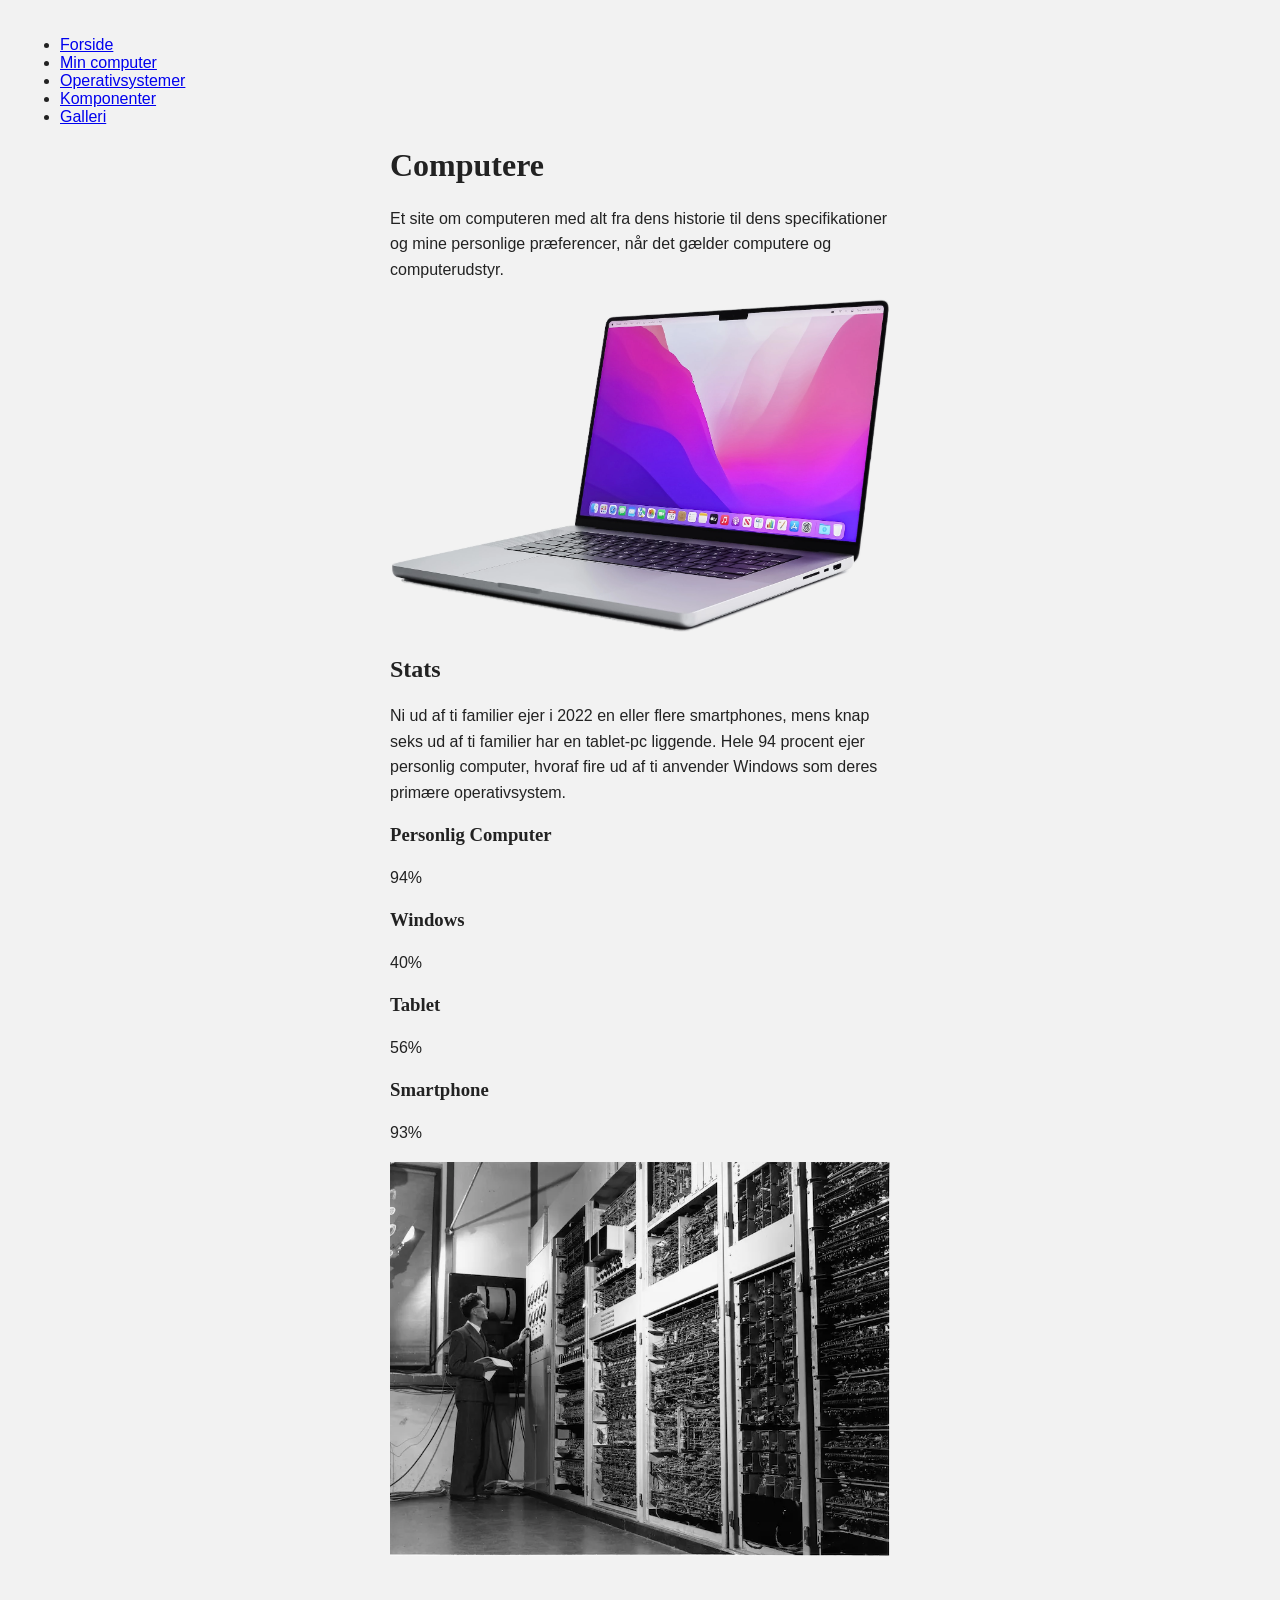
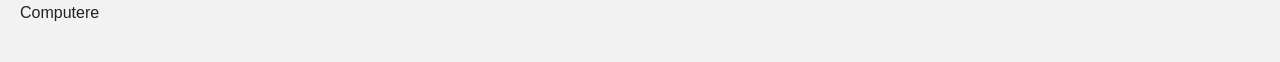
==== index.html @ 1dd6fb9d "Add files via upload" ====
<!doctype html>
<html lang="da">
  <head>
    <meta charset="UTF-8" />
    <meta name="viewport" content="width=device-width, initial-scale=1.0" />
    <meta name="robots" content="noindex" />
    <title>Computere</title>
    <link rel="stylesheet" href="css/style.css" />
  </head>
  <body>
    <header>
      <nav>
        <ul>
          <li><a href="index.html">Forside</a></li>
          <li><a href="min_computer.html">Min computer</a></li>
          <li><a href="operativsystemer.html">Operativsystemer</a></li>
          <li><a href="komponenter.html">Komponenter</a></li>
          <li><a href="galleri.html">Galleri</a></li>
        </ul>
      </nav>
    </header>
    <main>
      <h1>Computere</h1>
      <p>Et site om computeren med alt fra dens historie til dens specifikationer og mine personlige præferencer, når det gælder computere og computerudstyr.</p>
      <img src="images/computer-cutout.webp" alt="Computer" />
      <h2>Stats</h2>
      <p>Ni ud af ti familier ejer i 2022 en eller flere smartphones, mens knap seks ud af ti familier har en tablet-pc liggende. Hele 94 procent ejer personlig computer, hvoraf fire ud af ti anvender Windows som deres primære operativsystem.</p>
      <h3>Personlig Computer</h3>
      <p>94%</p>
      <h3>Windows</h3>
      <p>40%</p>
      <h3>Tablet</h3>
      <p>56%</p>
      <h3>Smartphone</h3>
      <p>93%</p>
      <img src="images/computer-old.webp" alt="Ældre computer" />
    </main>
    <footer>
      <p>Computere</p>
    </footer>
  </body>
</html>
---- css/style.css ----
body {
  margin: 0;
  padding: 20px;
  font-family: Arial, sans-serif;
  background-color: #f2f2f2;
  color: #222222;
}
h1,
h2,
h3 {
  font-family: Georgia, serif;
}
p {
  line-height: 1.6;
}
img {
  width: 100%;
  height: auto;
}
main {
  max-width: 500px;
  margin: 0 auto;
}
footer {
  margin-top: 40px;
}
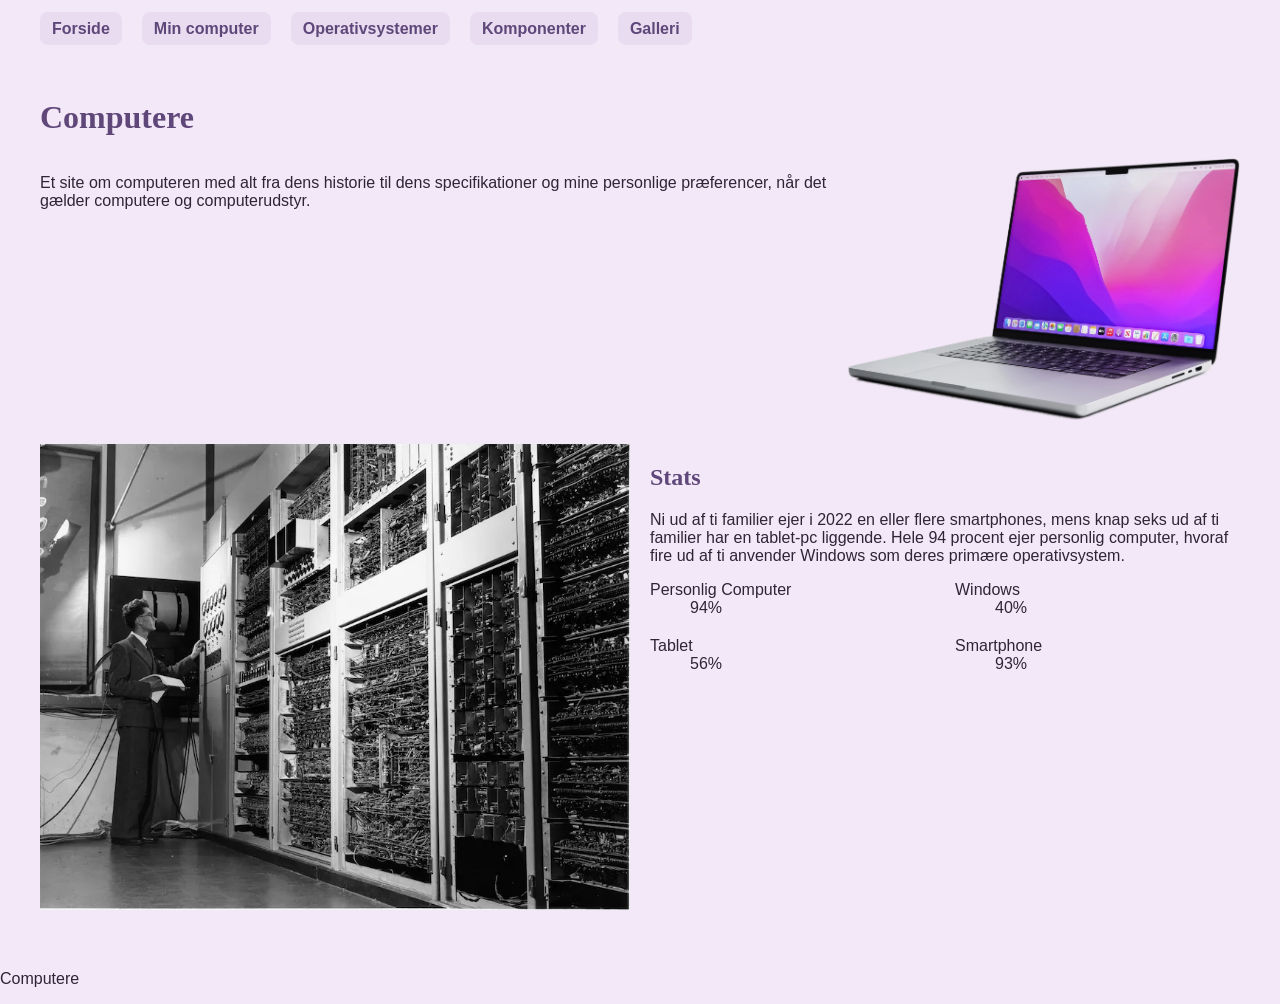
==== commit 4c1ad424: "Add files via upload" ====
--- a/index.html
+++ b/index.html
@@ -5,7 +5,8 @@
     <meta name="viewport" content="width=device-width, initial-scale=1.0" />
     <meta name="robots" content="noindex" />
     <title>Computere</title>
-    <link rel="stylesheet" href="css/style.css" />
+    <link rel="stylesheet" href="css/generel.css" />
+    <link rel="stylesheet" href="css/layout.css" />
   </head>
   <body>
     <header>
@@ -21,19 +22,41 @@
     </header>
     <main>
       <h1>Computere</h1>
-      <p>Et site om computeren med alt fra dens historie til dens specifikationer og mine personlige præferencer, når det gælder computere og computerudstyr.</p>
-      <img src="images/computer-cutout.webp" alt="Computer" />
-      <h2>Stats</h2>
-      <p>Ni ud af ti familier ejer i 2022 en eller flere smartphones, mens knap seks ud af ti familier har en tablet-pc liggende. Hele 94 procent ejer personlig computer, hvoraf fire ud af ti anvender Windows som deres primære operativsystem.</p>
-      <h3>Personlig Computer</h3>
-      <p>94%</p>
-      <h3>Windows</h3>
-      <p>40%</p>
-      <h3>Tablet</h3>
-      <p>56%</p>
-      <h3>Smartphone</h3>
-      <p>93%</p>
-      <img src="images/computer-old.webp" alt="Ældre computer" />
+      <section class="grid_2-1">
+        <div>
+          <p>Et site om computeren med alt fra dens historie til dens specifikationer og mine personlige præferencer, når det gælder computere og computerudstyr.</p>
+        </div>
+        <div>
+          <img src="images/computer-cutout.webp" alt="Computer" />
+        </div>
+      </section>
+      <section class="grid_1-1">
+        <div>
+          <h2>Stats</h2>
+          <p>Ni ud af ti familier ejer i 2022 en eller flere smartphones, mens knap seks ud af ti familier har en tablet-pc liggende. Hele 94 procent ejer personlig computer, hvoraf fire ud af ti anvender Windows som deres primære operativsystem.</p>
+          <dl class="grid_1-1">
+            <div>
+              <dt>Personlig Computer</dt>
+              <dd>94%</dd>
+            </div>
+            <div>
+              <dt>Windows</dt>
+              <dd>40%</dd>
+            </div>
+            <div>
+              <dt>Tablet</dt>
+              <dd>56%</dd>
+            </div>
+            <div>
+              <dt>Smartphone</dt>
+              <dd>93%</dd>
+            </div>
+          </dl>
+        </div>
+        <div class="order">
+          <img src="images/computer-old.webp" alt="Ældre computer" />
+        </div>
+      </section>
     </main>
     <footer>
       <p>Computere</p>
--- a/css/generel.css
+++ b/css/generel.css
@@ -0,0 +1,72 @@
+body {
+  margin: 0;
+  font-family: Arial, sans-serif;
+  background-color: #f7f4fb;
+  color: #2f243a;
+}
+main {
+  max-width: 1200px;
+  margin: 0 auto;
+  padding: 20px;
+}
+h1,
+h2,
+h3 {
+  color: #5f477a;
+  font-family: Georgia, serif;
+}
+a {
+  color: #6f55a3;
+}
+img {
+  width: 100%;
+  height: auto;
+  display: block;
+}
+nav ul {
+  list-style: none;
+  padding: 0;
+  margin: 0;
+  display: flex;
+  gap: 20px;
+  flex-wrap: wrap;
+}
+nav a {
+  text-decoration: none;
+  color: #5f477a;
+  font-weight: bold;
+}
+main {
+  max-width: 1200px;
+  margin: 0 auto;
+}
+header {
+  max-width: 1200px;
+  margin: 0 auto;
+}
+body {
+  margin: 0;
+  background-color: #f3e8f7;
+  color: #2f2438;
+}
+header {
+  padding: 20px 0;
+}
+nav a {
+  padding: 8px 12px;
+  border-radius: 8px;
+}
+nav a {
+  background-color: #eadcf0;
+  text-decoration: none;
+}
+nav a:hover {
+  background-color: #6b4c7a;
+  color: #fff;
+}
+main {
+  padding: 20px;
+}
+section {
+  margin-bottom: 24px;
+}
--- a/css/layout.css
+++ b/css/layout.css
@@ -0,0 +1,77 @@
+.grid_2-1,
+.grid_1-1 {
+  display: grid;
+  gap: 20px;
+}
+@media (min-width: 800px) {
+  .grid_2-1 {
+    grid-template-columns: 2fr 1fr;
+  }
+  .grid_1-1 {
+    grid-template-columns: 1fr 1fr;
+  }
+  .grid_5-3 {
+    display: grid;
+    grid-template-columns: 5fr 3fr;
+    gap: 20px;
+  }
+  .grid_2-3 {
+    display: grid;
+    grid-template-columns: 2fr 3fr;
+    gap: 20px;
+  }
+  .grid_3-2 {
+    display: grid;
+    grid-template-columns: 3fr 2fr;
+    gap: 20px;
+  }
+  .grid_1-1-1 {
+    display: grid;
+    grid-template-columns: repeat(3, 1fr);
+    gap: 20px;
+  }
+  .grid_1-1-1-1 {
+    display: grid;
+    grid-template-columns: repeat(4, 1fr);
+    gap: 20px;
+  }
+  .grid_1-1-1-1 img {
+    width: 100%;
+    height: 100%;
+    object-fit: cover;
+  }
+  .grid_1-1-1-1 img:nth-child(1) {
+    grid-column: 1 / 3;
+    grid-row: 1 / 3;
+  }
+  .grid_1-1-1-1 img:nth-child(2) {
+    grid-column: 3;
+    grid-row: 1;
+  }
+  .grid_1-1-1-1 img:nth-child(3) {
+    grid-column: 4;
+    grid-row: 1;
+  }
+  .grid_1-1-1-1 img:nth-child(4) {
+    grid-column: 3 / 5;
+    grid-row: 2;
+  }
+  .grid_1-1-1-1 img:nth-child(5) {
+    grid-column: 1;
+    grid-row: 3;
+  }
+  .grid_1-1-1-1 img:nth-child(6) {
+    grid-column: 2 / 5;
+    grid-row: 3;
+  }
+  .order {
+    order: -1;
+  }
+}
+.flex_col {
+  display: flex;
+  flex-direction: column;
+}
+.flex_col > :last-child {
+  margin-top: auto;
+}
